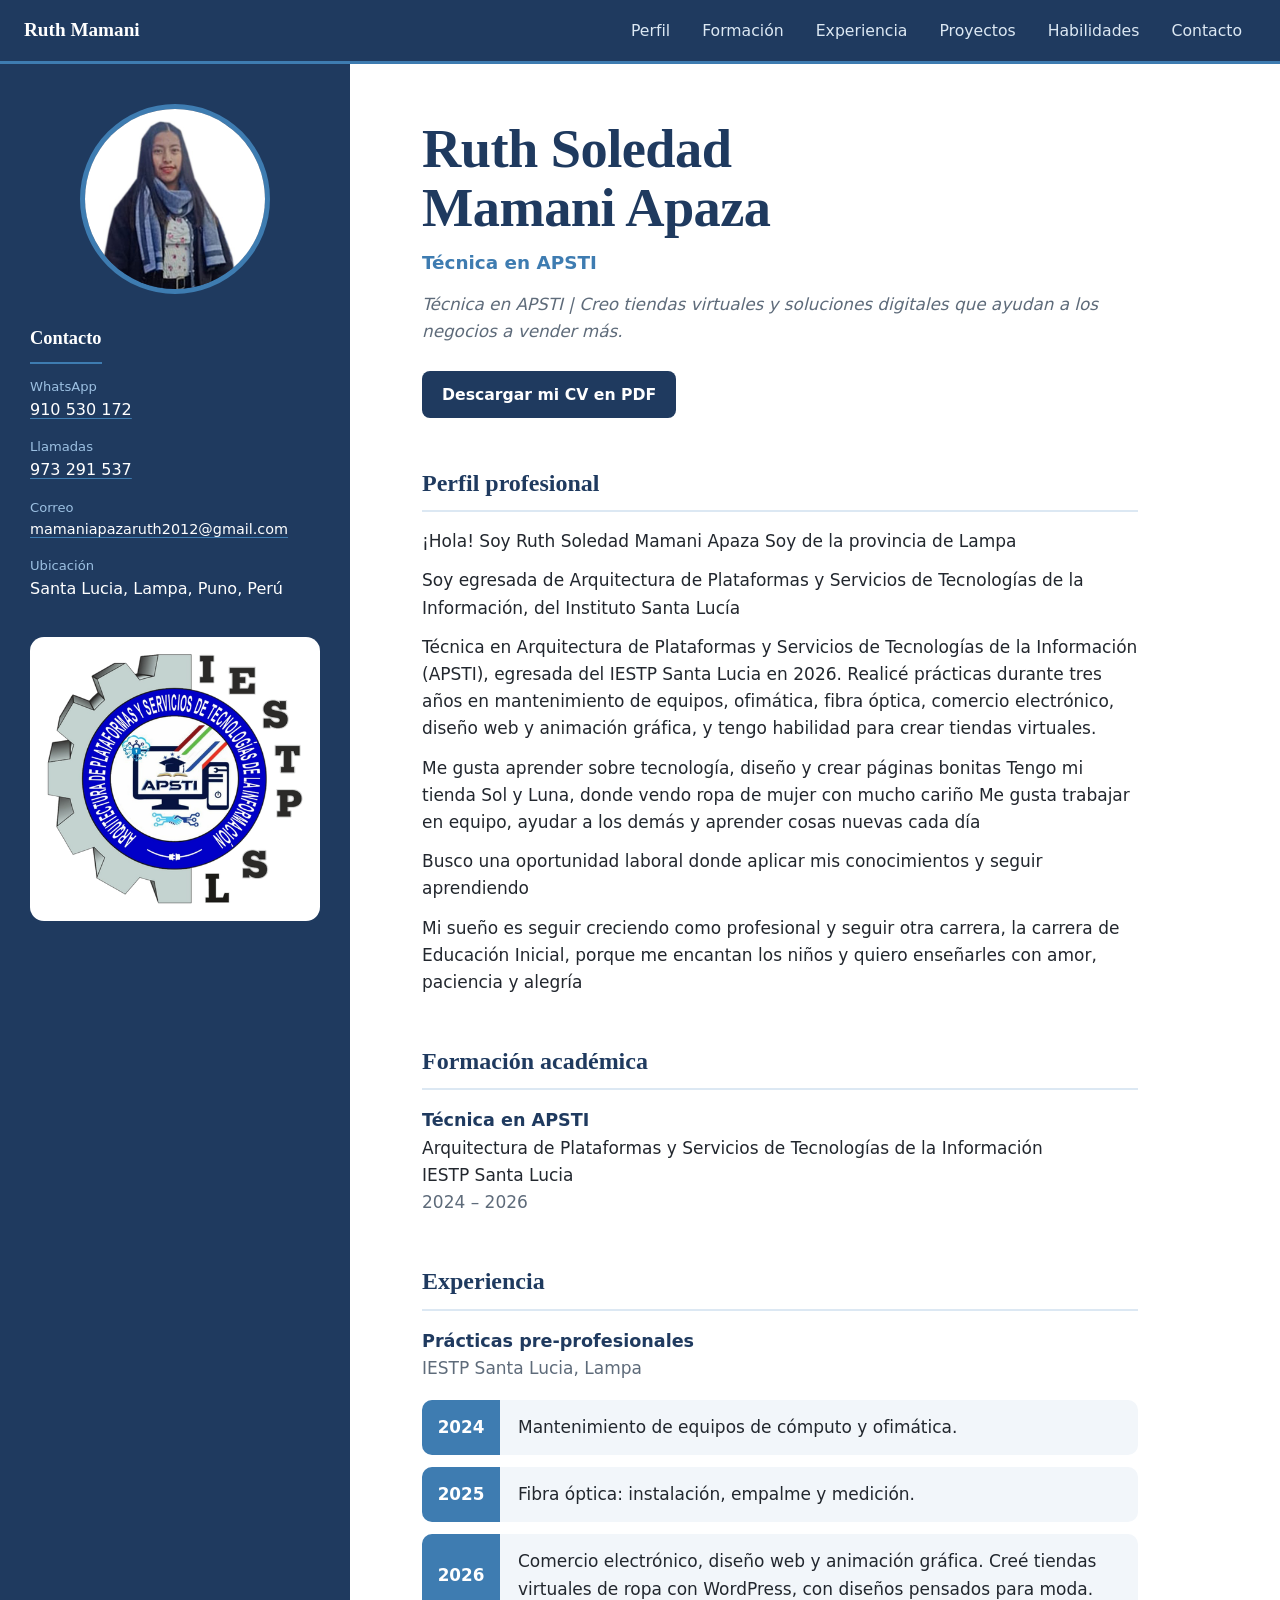
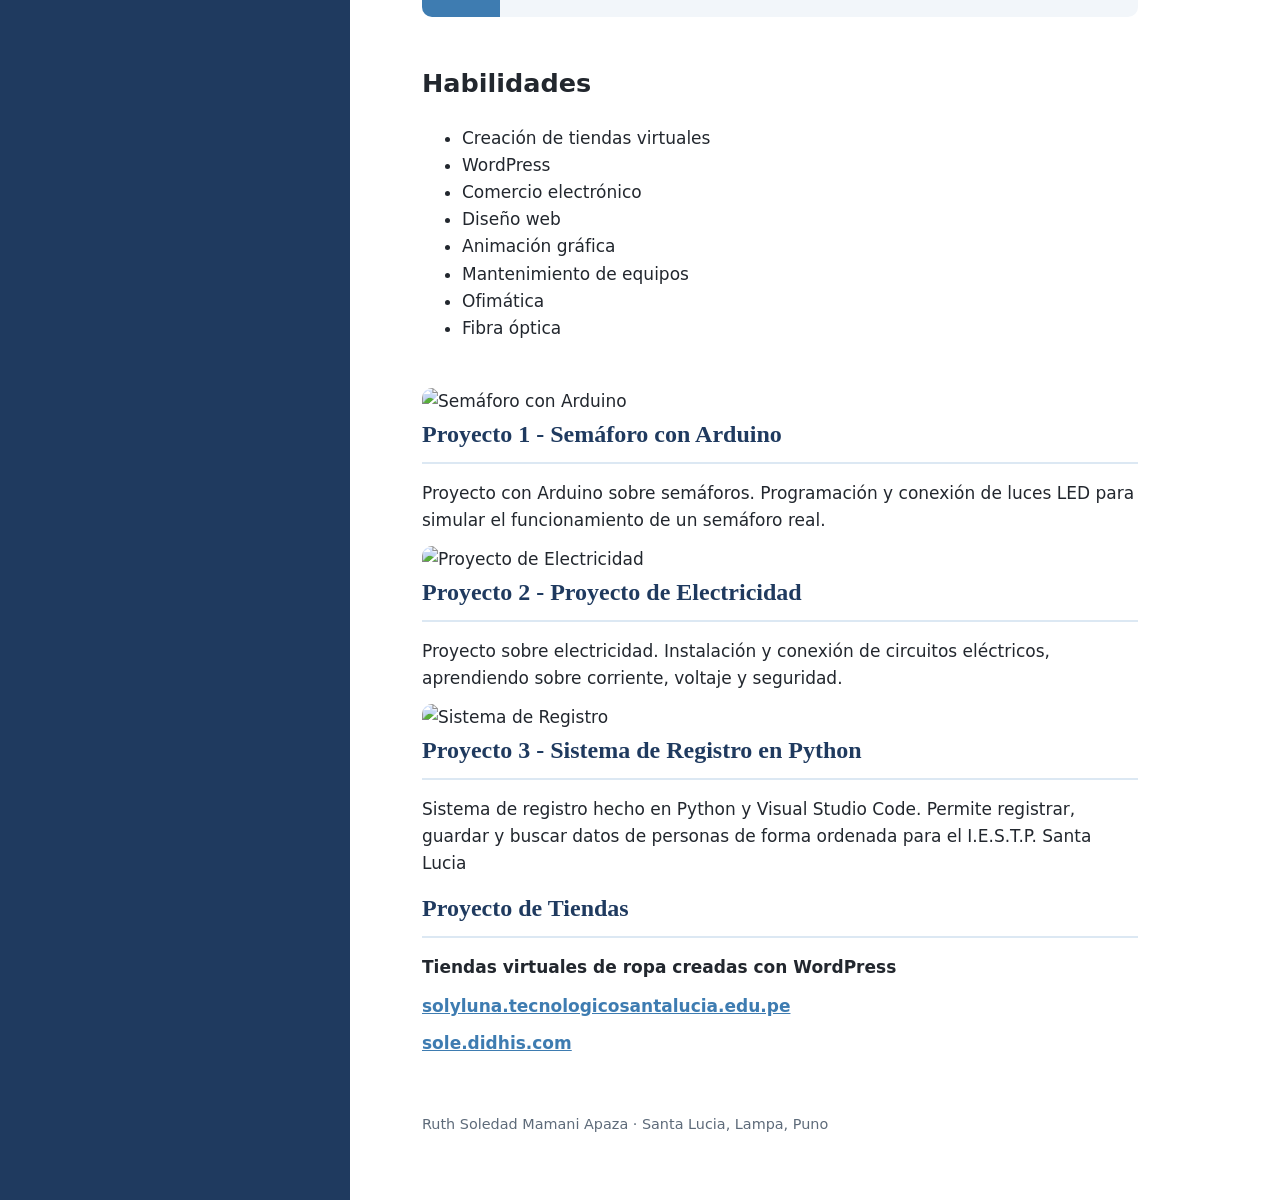
==== index.html @ bf1d725f "Update index.html" ====
<!DOCTYPE html>
<html lang="es">
<head>
<meta charset="utf-8">
<meta name="viewport" content="width=device-width, initial-scale=1">
<title>Ruth Soledad Mamani Apaza · Técnica en APSTI</title>
<meta name="description" content="Técnica en APSTI creo tiendas virtuales y soluciones digtales que ayudan a los negocios a vender mas.">
<style>
:root{
  --navy:#1F3A5F; --blue:#3E7CB1; --pale:#F2F6FA; --line:#DCE8F3;
  --ink:#22272E; --muted:#5E6B7A; --white:#fff;
  --serif:Georgia,"Times New Roman",serif;
  --sans:system-ui,-apple-system,"Segoe UI",Roboto,Helvetica,Arial,sans-serif;
}
*{box-sizing:border-box}
html{scroll-behavior:smooth}
body{margin:0;font-family:var(--sans);color:var(--ink);background:var(--white);line-height:1.6;font-size:17px}
a{color:var(--blue)}
a:focus-visible,.btn:focus-visible{outline:3px solid var(--blue);outline-offset:3px;border-radius:4px}
.page{display:grid;grid-template-columns:350px 1fr;min-height:100vh}
aside{background:var(--navy);color:var(--white);padding:40px 30px;display:flex;flex-direction:column;gap:30px}
.side-inner{display:flex;flex-direction:column;gap:30px}
.photo{width:190px;height:190px;border-radius:50%;border:5px solid var(--blue);background:#fff;overflow:hidden;margin:0 auto}
.photo img{width:100%;height:100%;object-fit:cover;display:block}
aside h2{font-family:var(--serif);font-size:1.15rem;font-weight:700;margin:0 0 12px;padding-bottom:8px;border-bottom:2px solid var(--blue);display:inline-block}
aside dl{margin:0;display:grid;gap:14px}
aside dt{font-size:.82rem;color:#9CC0E2;margin:0}
aside dd{margin:0;font-size:1rem}
aside dd.mail{font-size:.9rem;overflow-wrap:anywhere}
aside a{color:var(--white);text-decoration-color:var(--blue);text-underline-offset:3px}
aside ul{list-style:none;margin:0;padding:0;display:grid;gap:8px}
aside li{padding-left:18px;position:relative}
aside li::before{content:"";position:absolute;left:0;top:.65em;width:7px;height:7px;border-radius:50%;background:var(--blue)}
.logo{background:#fff;border-radius:14px;padding:16px;margin-top:6px}
.logo img{width:100%;height:auto;display:block}
main{padding:56px clamp(24px,6vw,72px) 64px;max-width:860px}
h1{font-family:var(--serif);font-size:clamp(2.2rem,5vw,3.4rem);line-height:1.08;color:var(--navy);margin:0 0 10px;letter-spacing:-.01em}
.role{font-size:1.15rem;font-weight:600;color:var(--blue);margin:0}
.tagline{margin:14px 0 0;font-style:italic;color:var(--muted);font-size:1.05rem}
.actions{display:flex;flex-wrap:wrap;gap:12px;margin:26px 0 0}
.btn{display:inline-block;padding:11px 20px;border-radius:8px;font-weight:600;text-decoration:none;font-size:.98rem}
.btn.primary{background:var(--navy);color:#fff}
.btn.primary:hover{background:var(--blue)}
.btn.ghost{border:2px solid var(--navy);color:var(--navy)}
.btn.ghost:hover{background:var(--pale)}
section{margin-top:46px}
h3{font-family:var(--serif);font-size:1.5rem;color:var(--navy);margin:0 0 16px;padding-bottom:8px;border-bottom:2px solid var(--line)}
p{margin:0 0 12px;max-width:68ch}
.edu strong,.exp strong{color:var(--navy);font-size:1.1rem}
.edu .years,.exp .where{color:var(--muted)}
.timeline{list-style:none;margin:18px 0 0;padding:0;display:grid;gap:12px}
.timeline li{display:grid;grid-template-columns:78px 1fr;background:var(--pale);border-radius:10px;overflow:hidden}
.timeline .yr{background:var(--blue);color:#fff;font-weight:700;display:flex;align-items:center;justify-content:center;font-size:1.05rem}
.timeline .txt{padding:14px 18px}
.projects{list-style:none;margin:12px 0 0;padding:0;display:grid;gap:10px}
.projects a{font-weight:600;overflow-wrap:anywhere}
footer{margin-top:56px;color:var(--muted);font-size:.9rem}
@media (max-width:860px){
  .topnav .bar{padding:0 12px;gap:8px}
  .topnav .brand{font-size:1.05rem}
  .topnav li a{padding:18px 10px}
  .page{grid-template-columns:1fr}
  aside{padding:32px 24px}
  .photo{width:160px;height:160px}
  main{padding:36px 24px 48px;order:-1;max-width:none}
}
@media (prefers-reduced-motion:reduce){html{scroll-behavior:auto}}

.topnav{position:sticky;top:0;z-index:20;background:var(--navy);border-bottom:3px solid var(--blue)}
.topnav .bar{max-width:1280px;margin:0 auto;padding:0 24px;display:flex;align-items:center;justify-content:space-between;gap:24px;min-height:58px}
.topnav .brand{font-family:var(--serif);font-weight:700;font-size:1.2rem;color:#fff;text-decoration:none;white-space:nowrap}
.topnav ul{list-style:none;margin:0;padding:0;display:flex;gap:4px;overflow-x:auto}
.topnav li a{display:block;padding:18px 14px;color:#DCE8F3;text-decoration:none;font-size:.98rem;white-space:nowrap;border-bottom:3px solid transparent;margin-bottom:-3px}
.topnav li a:hover{color:#fff;border-bottom-color:var(--blue)}
.topnav a:focus-visible{outline:3px solid #9CC0E2;outline-offset:-3px}
section,aside [id]{scroll-margin-top:76px}
</style>
</head>
<body id="inicio">
<nav class="topnav" aria-label="Menú principal">
  <div class="bar">
    <a class="brand" href="#inicio">Ruth Mamani</a>
    <ul>
      <li><a href="#perfil">Perfil</a></li>
      <li><a href="#formacion">Formación</a></li>
      <li><a href="#experiencia">Experiencia</a></li>
      <li><a href="#proyectos">Proyectos</a></li>
      <li><a href="#habilidades">Habilidades</a></li>
      <li><a href="#contacto">Contacto</a></li>
    </ul>
  </div>
</nav>
<div class="page">
  <aside>
    <div class="side-inner">
      <div class="photo"><img src="[data-uri]" alt="Foto de Ruth Soledad Mamani Apaza"></div>

      <div id="contacto">
        <h2>Contacto</h2>
        <dl>
          <div><dt>WhatsApp</dt><dd><a href="https://wa.me/51910530172" target="_blank" rel="noopener">910 530 172</a></dd></div>
          <div><dt>Llamadas</dt><dd><a href="tel:+51973291537">973 291 537</a></dd></div>
          <div><dt>Correo</dt><dd class="mail"><a href="mailto:mamaniapazaruth2012@gmail.com">mamaniapazaruth2012@gmail.com</a></dd></div>
          <div><dt>Ubicación</dt><dd>Santa Lucia, Lampa, Puno, Perú</dd></div>
        </dl>
      </div>

      <div class="logo"><img src="[data-uri]" alt="Logo de APSTI del IESTP Santa Lucia"></div>
    </div>
  </aside>

  <main>
    <header>
      <h1>Ruth Soledad<br>Mamani Apaza</h1>
      <p class="role">Técnica en APSTI</p>
      <p class="tagline">Técnica en APSTI | Creo tiendas virtuales y soluciones digitales que ayudan a los negocios a vender más.</p>
      <div class="actions">
        <a class="btn primary" href="CV_Ruth_Soledad_Mamani_Apaza.pdf" download>Descargar mi CV en PDF</a>
      </div>
    </header>

    <section id="perfil">
      <h3>Perfil profesional</h3>
      <p>¡Hola! Soy Ruth Soledad Mamani Apaza Soy de la provincia de Lampa</p>
      <p>Soy egresada de Arquitectura de Plataformas y Servicios de Tecnologías de la Información, del Instituto Santa Lucía</p>
      <p>Técnica en Arquitectura de Plataformas y Servicios de Tecnologías de la Información (APSTI), egresada del IESTP Santa Lucia en 2026. Realicé prácticas durante tres años en mantenimiento de equipos, ofimática, fibra óptica, comercio electrónico, diseño web y animación gráfica, y tengo habilidad para crear tiendas virtuales.</p>
      <p>Me gusta aprender sobre tecnología, diseño y crear páginas bonitas
      Tengo mi tienda Sol y Luna, donde vendo ropa de mujer con mucho cariño
      Me gusta trabajar en equipo, ayudar a los demás y aprender cosas nuevas cada día
      <p>Busco una oportunidad laboral donde aplicar mis conocimientos y seguir aprendiendo</p>
      <p>Mi sueño es seguir creciendo como profesional y seguir otra carrera, la carrera de Educación Inicial, porque me encantan los niños y quiero enseñarles con amor, paciencia y alegría</p>
    </section>

    <section id="formacion" class="edu">
      <h3>Formación académica</h3>
      <p><strong>Técnica en APSTI</strong><br>
      Arquitectura de Plataformas y Servicios de Tecnologías de la Información<br>
      IESTP Santa Lucia<br>
      <span class="years">2024 – 2026</span></p>
    </section>

    <section id="experiencia" class="exp">
      <h3>Experiencia</h3>
      <p><strong>Prácticas pre-profesionales</strong><br><span class="where">IESTP Santa Lucia, Lampa</span></p>
      <ol class="timeline">
        <li><span class="yr">2024</span><span class="txt">Mantenimiento de equipos de cómputo y ofimática.</span></li>
        <li><span class="yr">2025</span><span class="txt">Fibra óptica: instalación, empalme y medición.</span></li>
        <li><span class="yr">2026</span><span class="txt">Comercio electrónico, diseño web y animación gráfica. Creé tiendas virtuales de ropa con WordPress, con diseños pensados para moda.</span></li>
      </ol>
    </section>
    <section>
      <h2>Habilidades</h2>
      <ul>
       <li>Creación de tiendas virtuales</li>
       <li>WordPress</li>
       <li>Comercio electrónico</li>
       <li>Diseño web</li>
       <li>Animación gráfica</li>
       <li>Mantenimiento de equipos</li>
       <li>Ofimática</li>
      <li>Fibra óptica</li>
     </ul>
   </section>
    <section id="proyectos">
  <div>
    <img src="proyecto 1" alt="Semáforo con Arduino" style="width:100%; border-radius:10px;">
    <h3>Proyecto 1 - Semáforo con Arduino</h3>
    <p>Proyecto con Arduino sobre semáforos. Programación y conexión de luces LED para simular el funcionamiento de un semáforo real.</p>
  </div>

  <div>
    <img src="proyecto 2" alt="Proyecto de Electricidad" style="width:100%; border-radius:10px;">
    <h3>Proyecto 2 - Proyecto de Electricidad</h3>
    <p>Proyecto sobre electricidad. Instalación y conexión de circuitos eléctricos, aprendiendo sobre corriente, voltaje y seguridad.</p>
  </div>

  <div>
    <img src="proyecto 3" alt="Sistema de Registro" style="width:100%; border-radius:10px;">
    <h3>Proyecto 3 - Sistema de Registro en Python</h3>
    <p>Sistema de registro hecho en Python y Visual Studio Code. Permite registrar, guardar y buscar datos de personas de forma ordenada para el I.E.S.T.P. Santa Lucia</p>
  </div>
      <h3>Proyecto de Tiendas</h3>
      <p><strong>Tiendas virtuales de ropa creadas con WordPress</strong></p>
      <ul class="projects">
        <li><a href="https://solyluna.tecnologicosantalucia.edu.pe/" target="_blank" rel="noopener">solyluna.tecnologicosantalucia.edu.pe</a></li>
        <li><a href="https://sole.didhis.com/" target="_blank" rel="noopener">sole.didhis.com</a></li>
      </ul>
    </section>

    <footer>Ruth Soledad Mamani Apaza · Santa Lucia, Lampa, Puno</footer>
  </main>
</div>
</body>
</html>
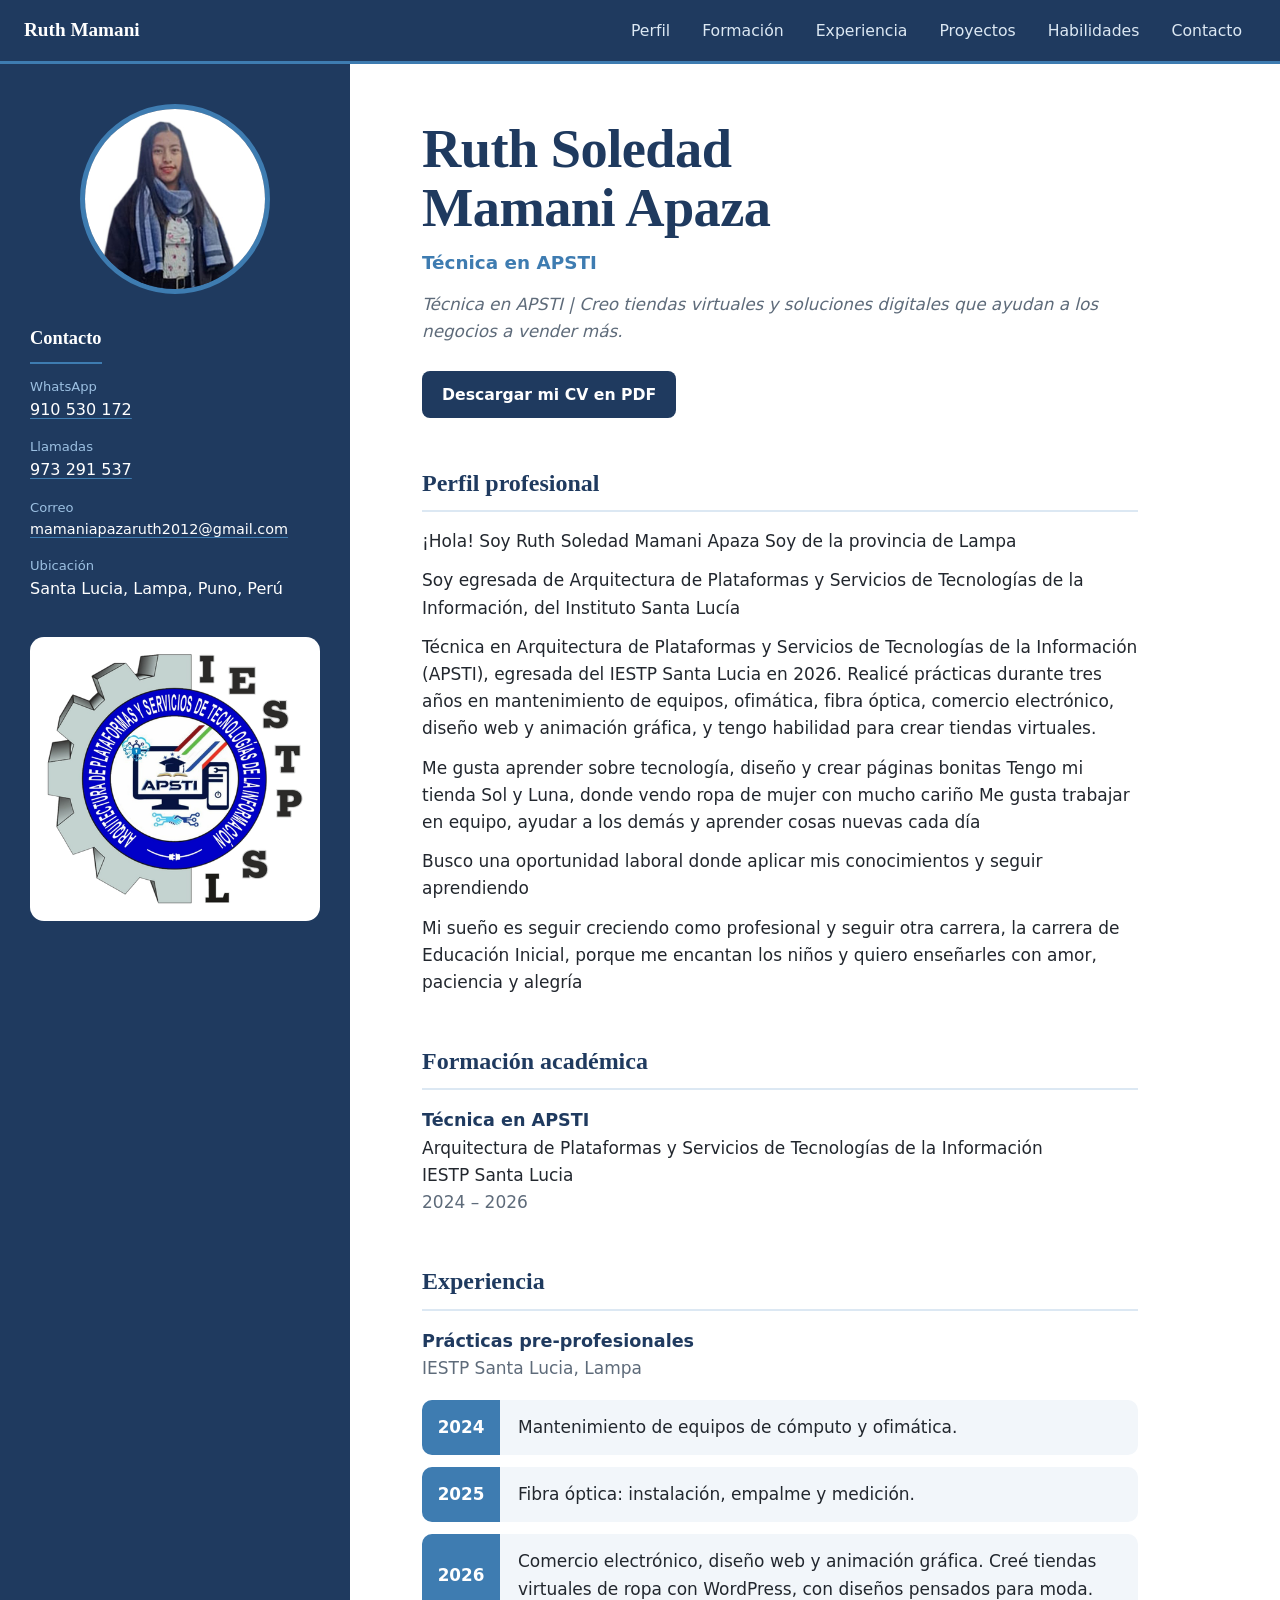
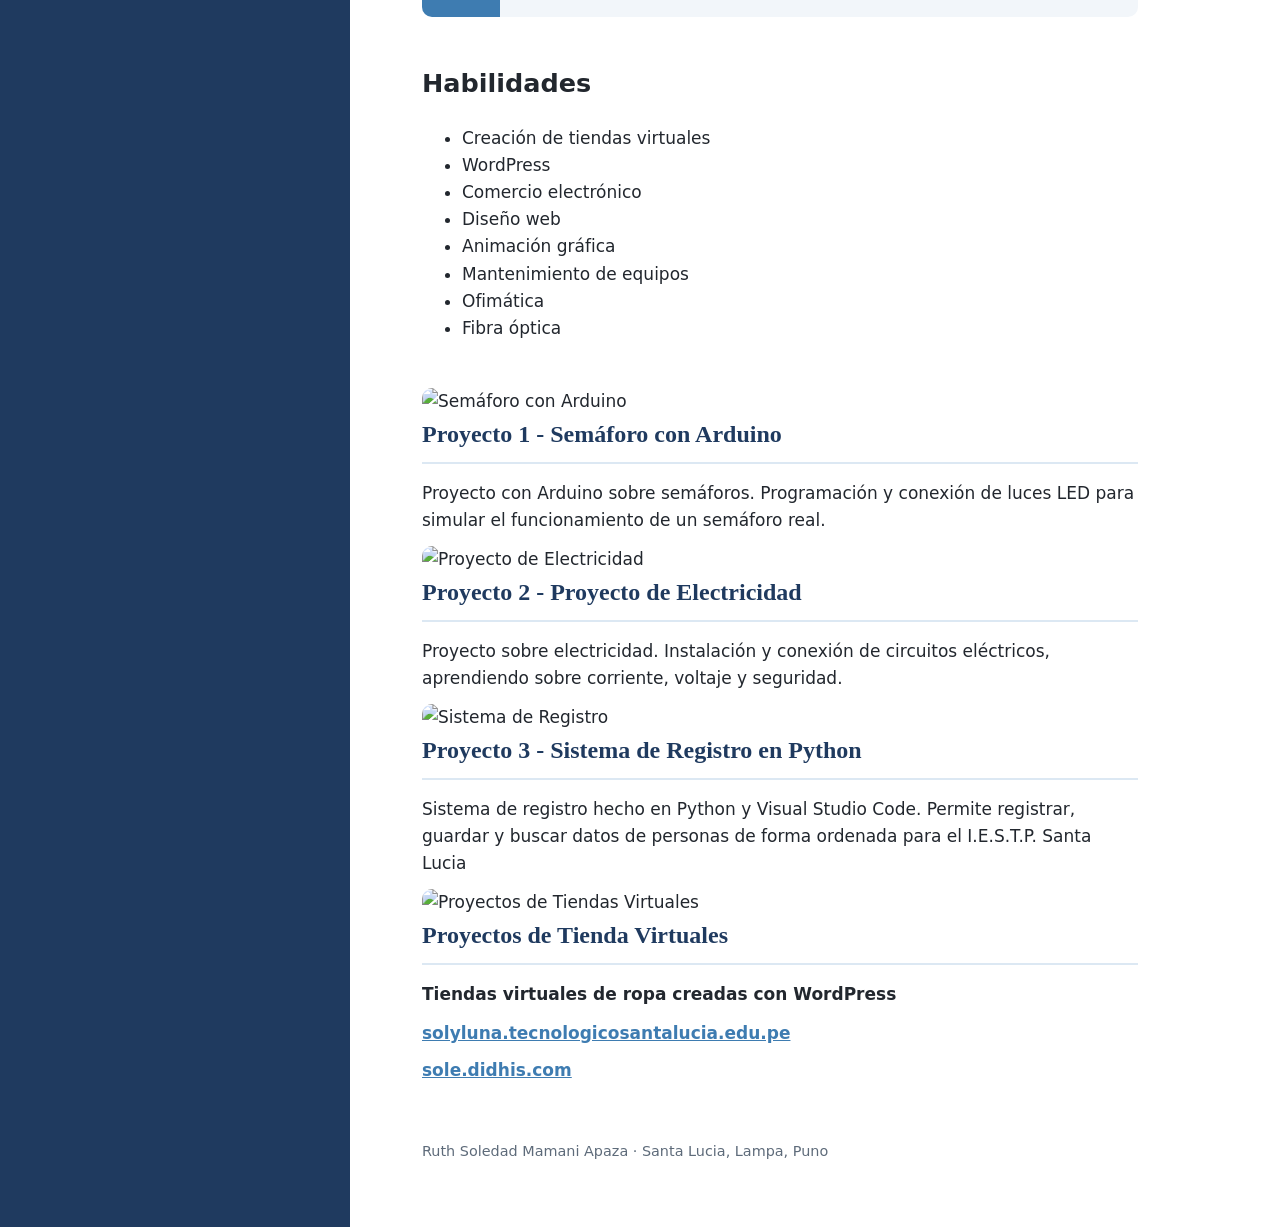
==== commit 50585972: "Update Proyecto de Tiendas section in index.html Added an image and heading for 'Proyectos de Tienda" ====
--- a/index.html
+++ b/index.html
@@ -179,7 +179,8 @@
     <h3>Proyecto 3 - Sistema de Registro en Python</h3>
     <p>Sistema de registro hecho en Python y Visual Studio Code. Permite registrar, guardar y buscar datos de personas de forma ordenada para el I.E.S.T.P. Santa Lucia</p>
   </div>
-      <h3>Proyecto de Tiendas</h3>
+       <img src="proyecto 1" alt="Proyectos de Tiendas Virtuales" style="width:100%; border-radius:10px;">
+    <h3>Proyectos de Tienda Virtuales </h3>
       <p><strong>Tiendas virtuales de ropa creadas con WordPress</strong></p>
       <ul class="projects">
         <li><a href="https://solyluna.tecnologicosantalucia.edu.pe/" target="_blank" rel="noopener">solyluna.tecnologicosantalucia.edu.pe</a></li>
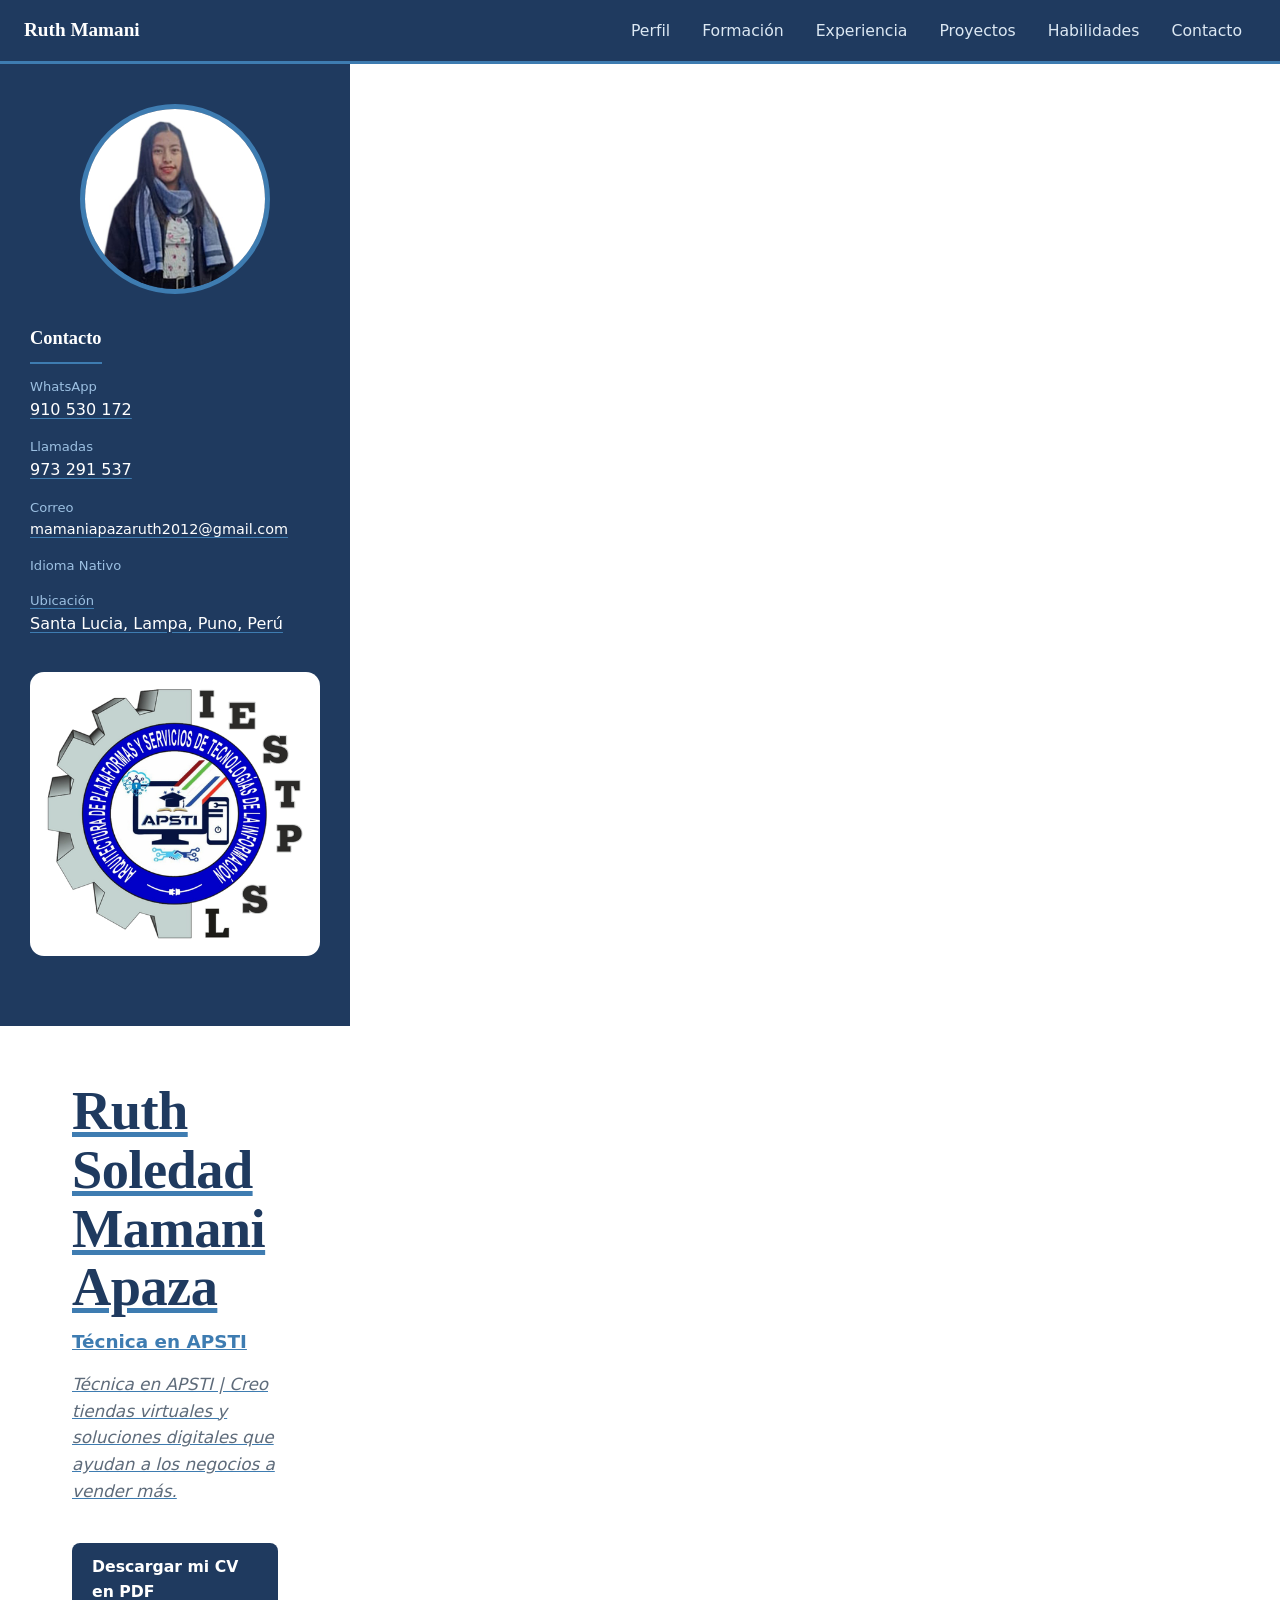
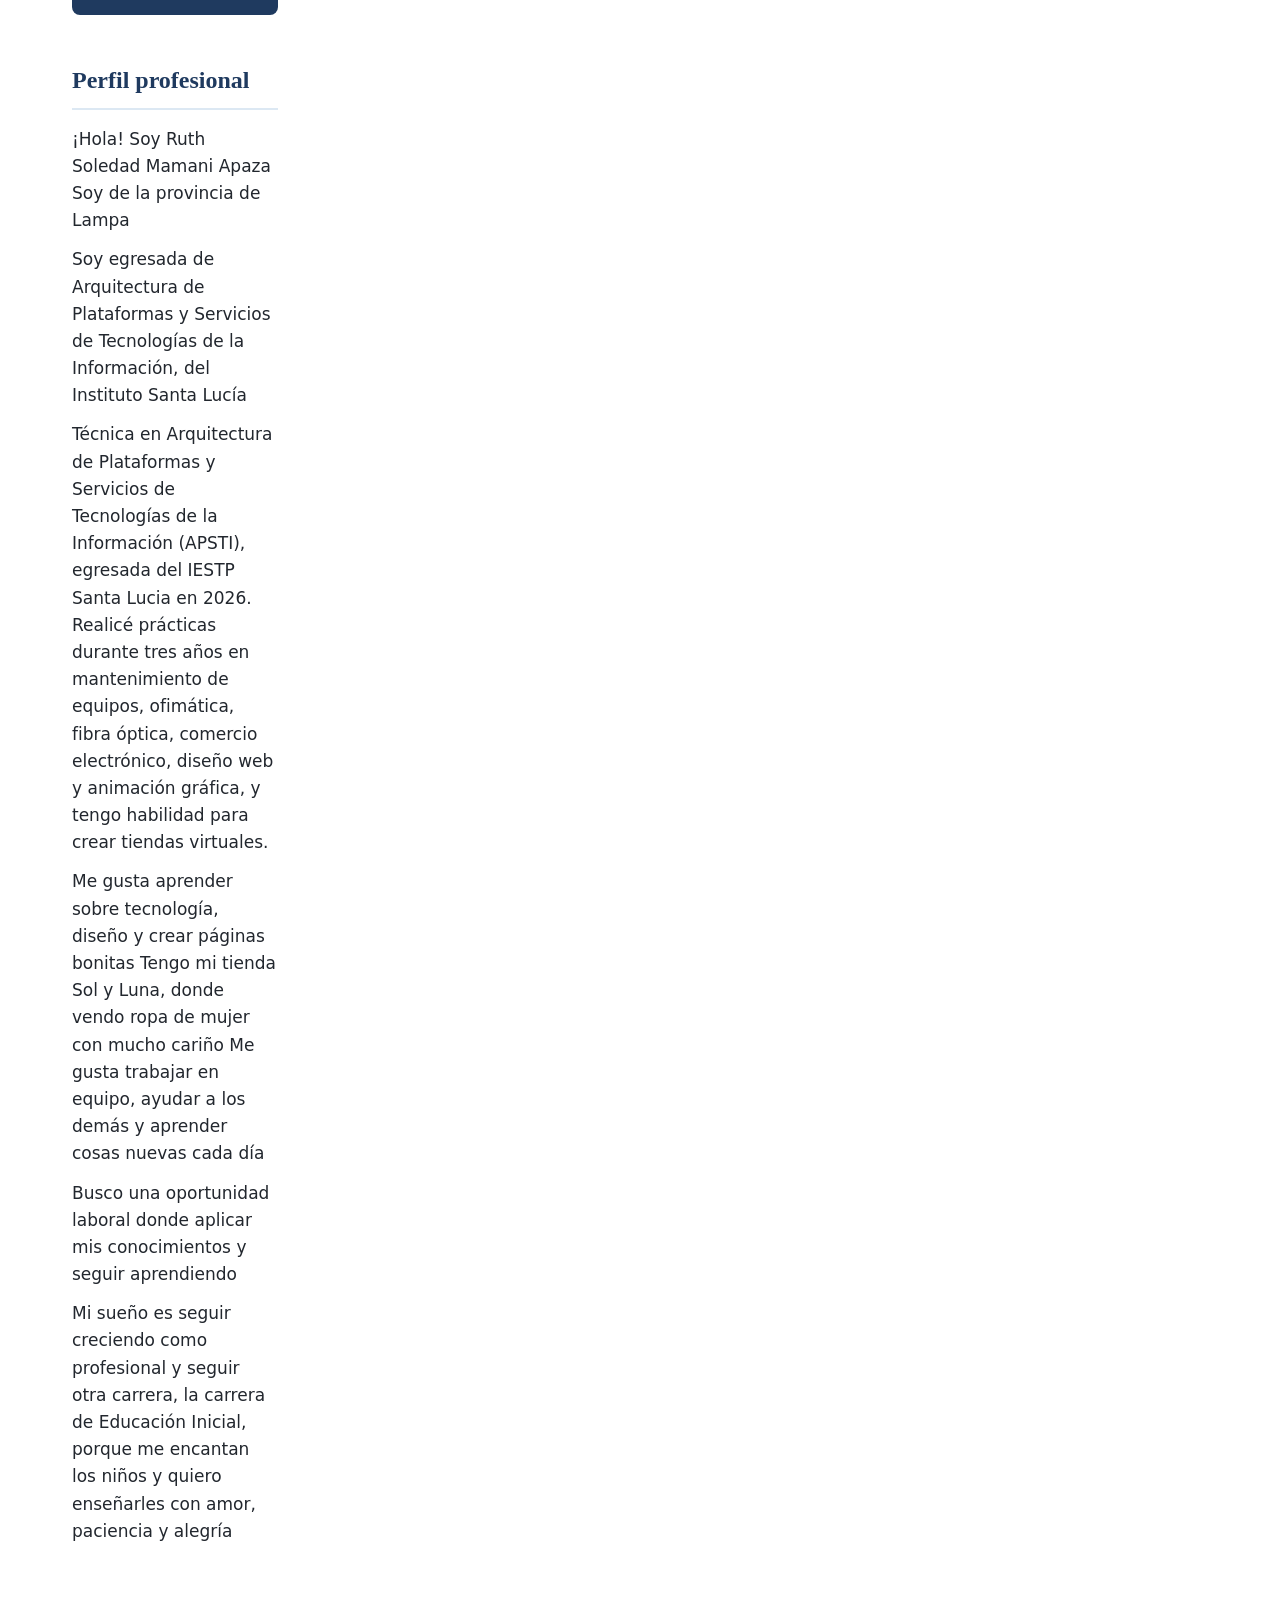
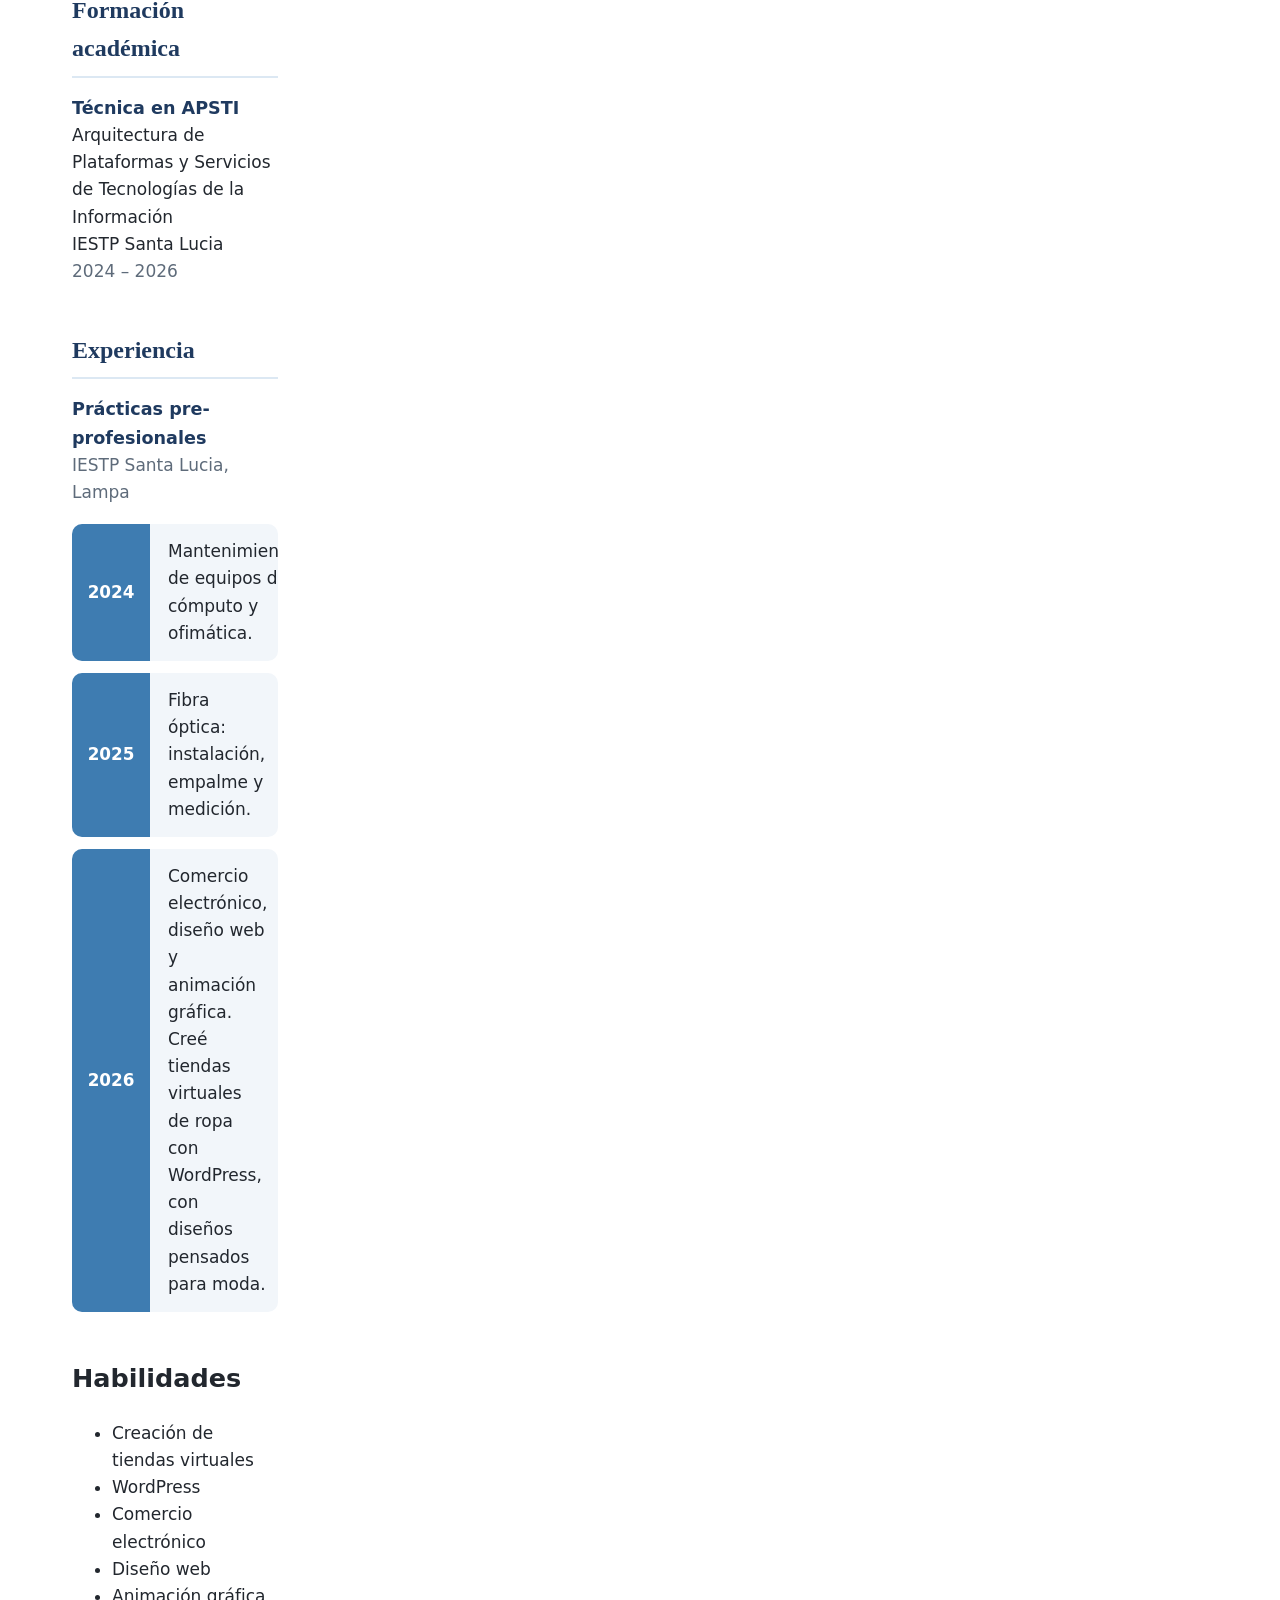
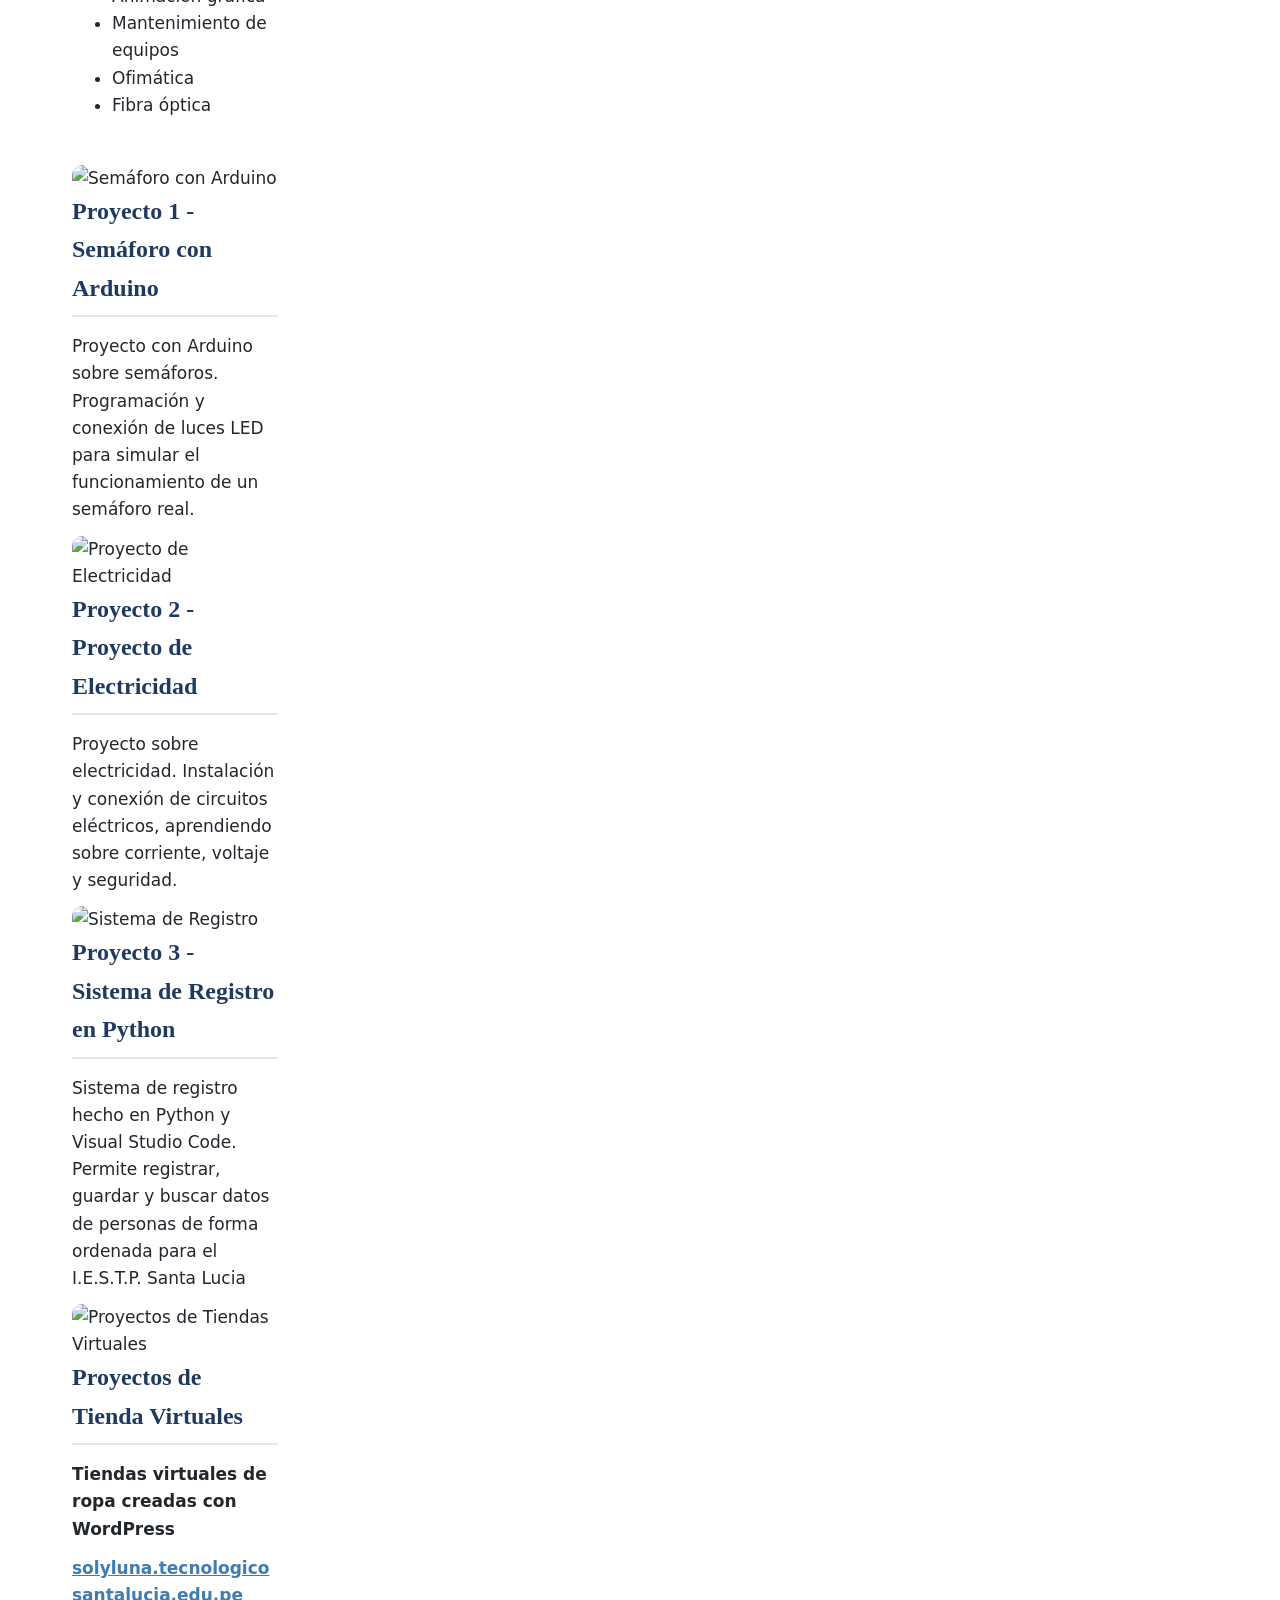
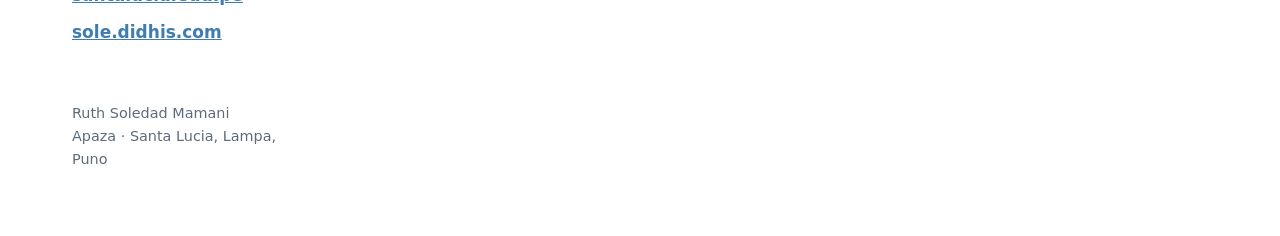
==== commit c0784e97: "Update index.html" ====
--- a/index.html
+++ b/index.html
@@ -101,6 +101,7 @@
           <div><dt>WhatsApp</dt><dd><a href="https://wa.me/51910530172" target="_blank" rel="noopener">910 530 172</a></dd></div>
           <div><dt>Llamadas</dt><dd><a href="tel:+51973291537">973 291 537</a></dd></div>
           <div><dt>Correo</dt><dd class="mail"><a href="mailto:mamaniapazaruth2012@gmail.com">mamaniapazaruth2012@gmail.com</a></dd></div>
+          <div><dt>Idioma Nativo</dt><dd><a href=Español</a></dd></div>
           <div><dt>Ubicación</dt><dd>Santa Lucia, Lampa, Puno, Perú</dd></div>
         </dl>
       </div>
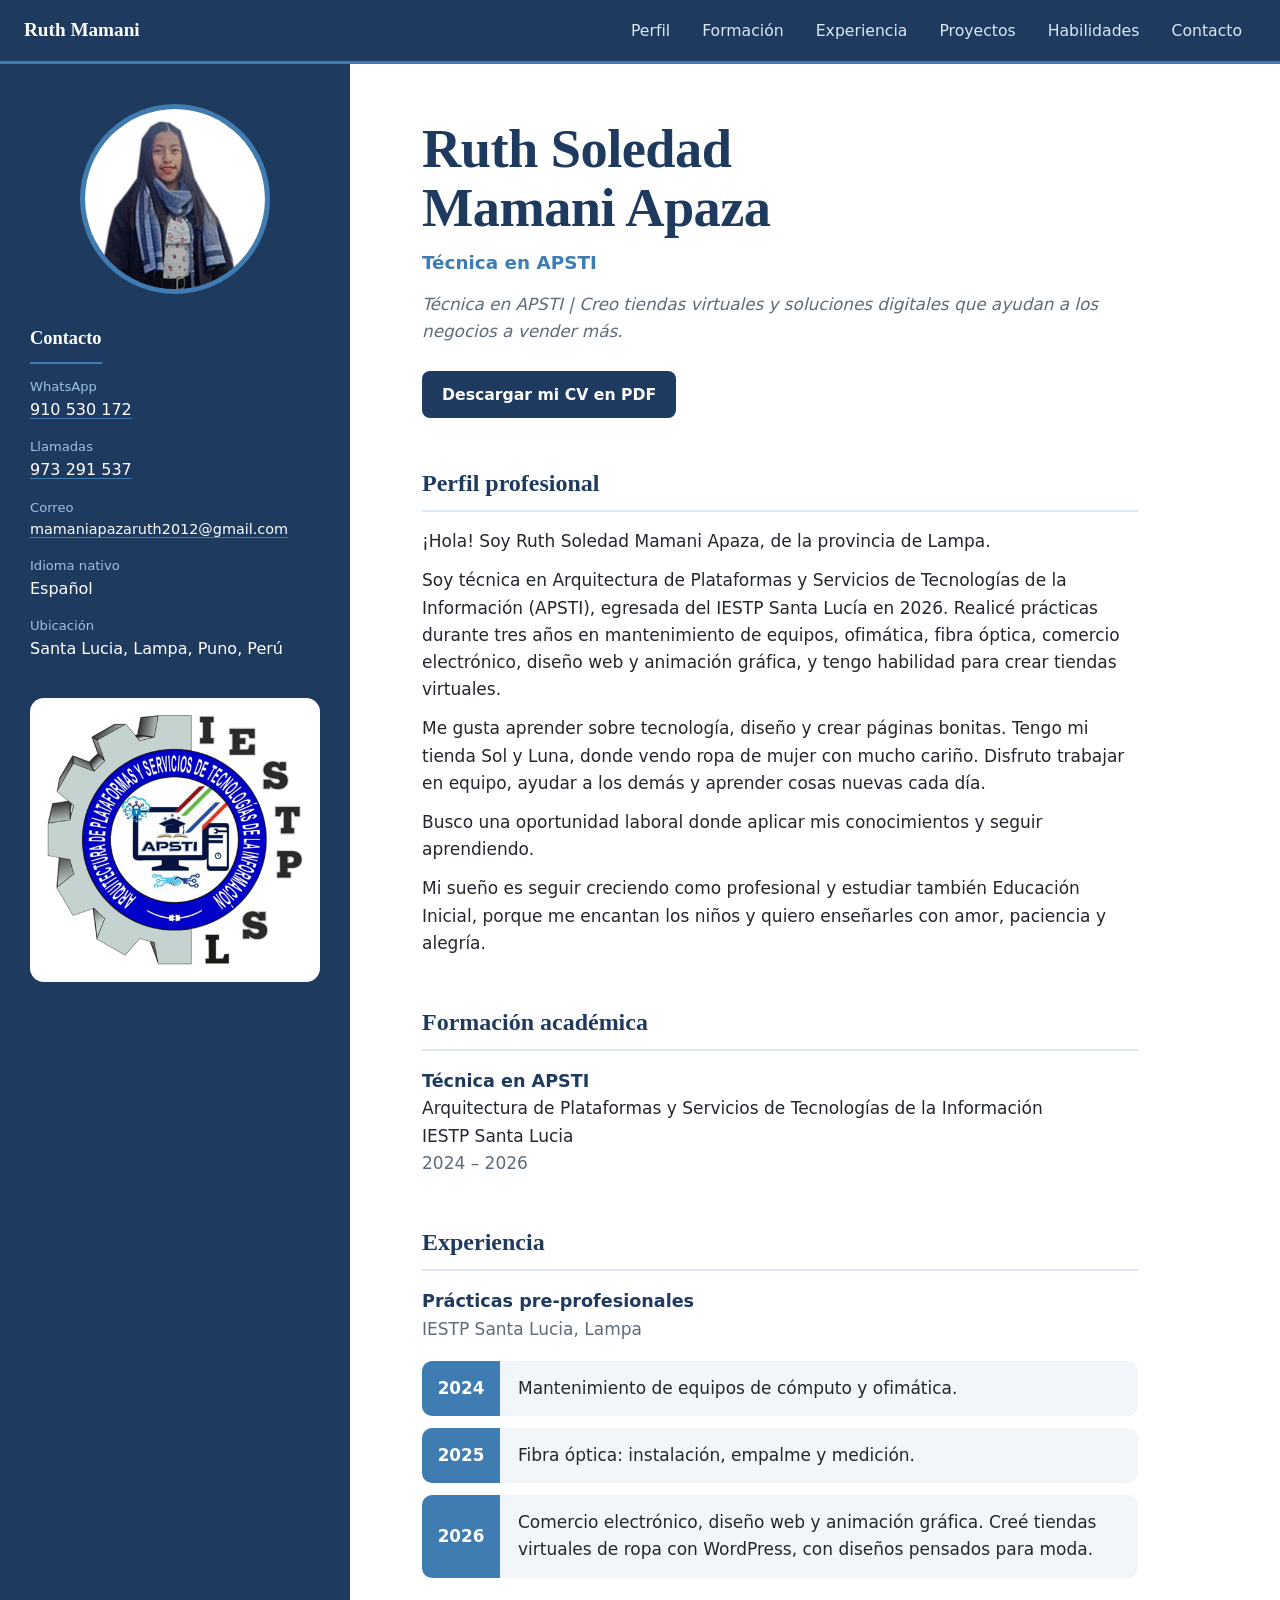
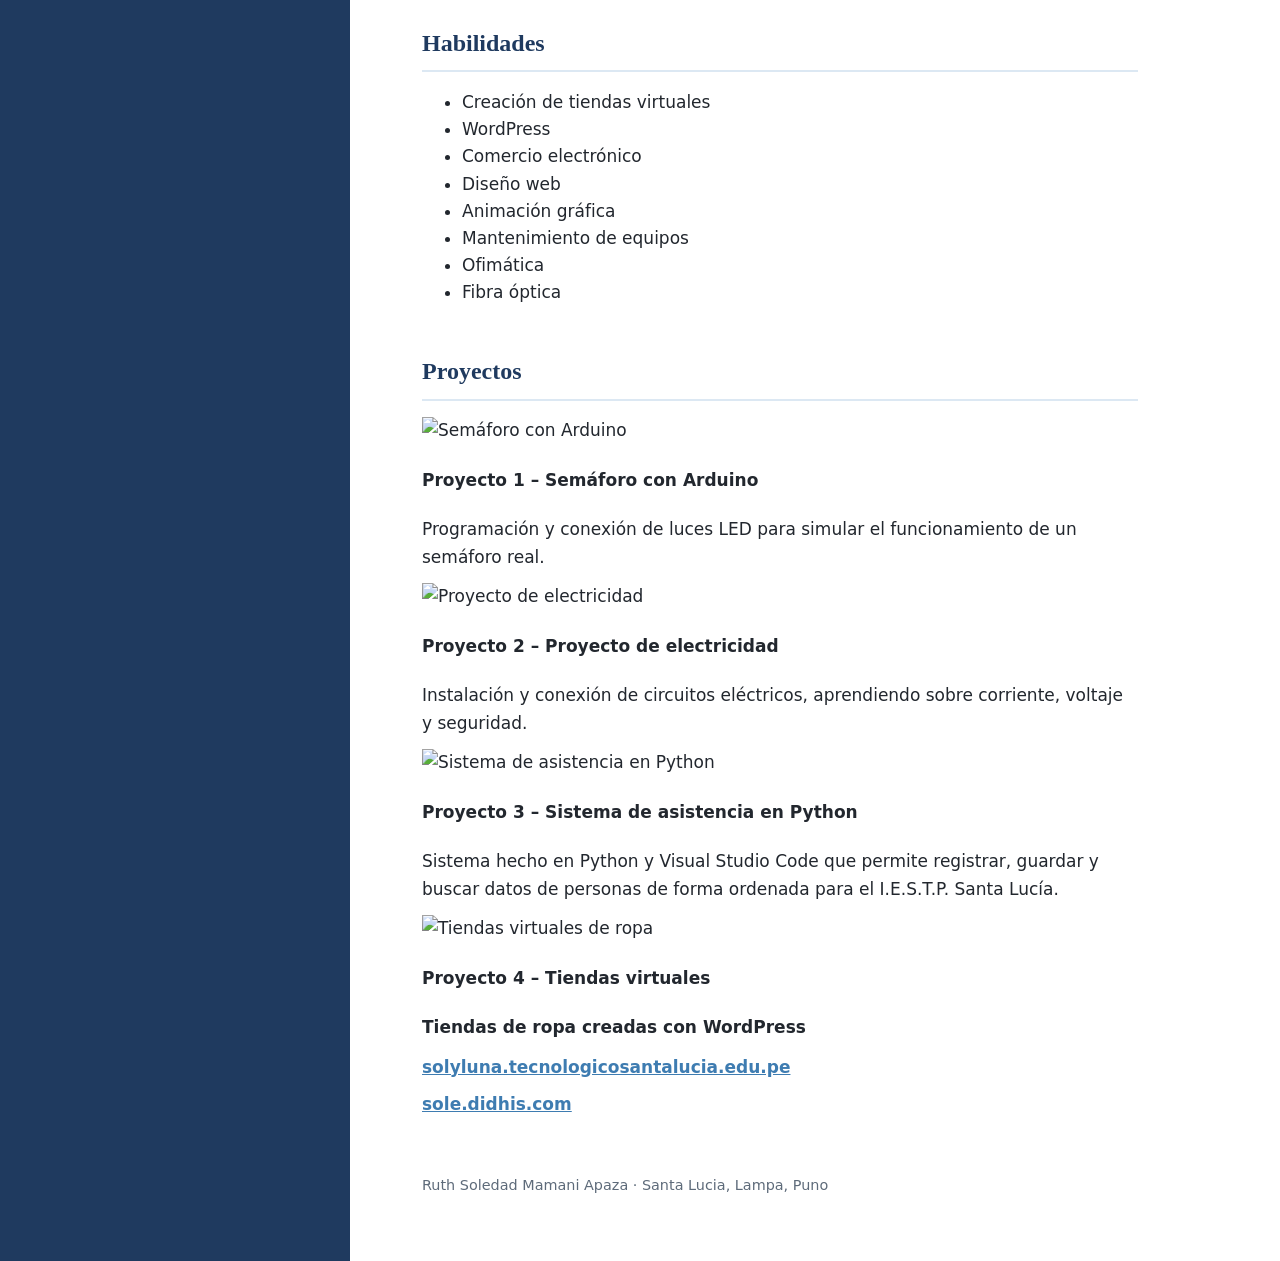
==== commit c39fc5c5: "Update index.html" ====
--- a/index.html
+++ b/index.html
@@ -4,7 +4,7 @@
 <meta charset="utf-8">
 <meta name="viewport" content="width=device-width, initial-scale=1">
 <title>Ruth Soledad Mamani Apaza · Técnica en APSTI</title>
-<meta name="description" content="Técnica en APSTI creo tiendas virtuales y soluciones digtales que ayudan a los negocios a vender mas.">
+<meta name="description" content="Técnica en APSTI. Creo tiendas virtuales y soluciones digitales que ayudan a los negocios a vender más.">
 <style>
 :root{
   --navy:#1F3A5F; --blue:#3E7CB1; --pale:#F2F6FA; --line:#DCE8F3;
@@ -101,7 +101,7 @@
           <div><dt>WhatsApp</dt><dd><a href="https://wa.me/51910530172" target="_blank" rel="noopener">910 530 172</a></dd></div>
           <div><dt>Llamadas</dt><dd><a href="tel:+51973291537">973 291 537</a></dd></div>
           <div><dt>Correo</dt><dd class="mail"><a href="mailto:mamaniapazaruth2012@gmail.com">mamaniapazaruth2012@gmail.com</a></dd></div>
-          <div><dt>Idioma Nativo</dt><dd><a href=Español</a></dd></div>
+         <div><dt>Idioma nativo</dt><dd>Español</dd></div>
           <div><dt>Ubicación</dt><dd>Santa Lucia, Lampa, Puno, Perú</dd></div>
         </dl>
       </div>
@@ -121,16 +121,13 @@
     </header>
 
     <section id="perfil">
-      <h3>Perfil profesional</h3>
-      <p>¡Hola! Soy Ruth Soledad Mamani Apaza Soy de la provincia de Lampa</p>
-      <p>Soy egresada de Arquitectura de Plataformas y Servicios de Tecnologías de la Información, del Instituto Santa Lucía</p>
-      <p>Técnica en Arquitectura de Plataformas y Servicios de Tecnologías de la Información (APSTI), egresada del IESTP Santa Lucia en 2026. Realicé prácticas durante tres años en mantenimiento de equipos, ofimática, fibra óptica, comercio electrónico, diseño web y animación gráfica, y tengo habilidad para crear tiendas virtuales.</p>
-      <p>Me gusta aprender sobre tecnología, diseño y crear páginas bonitas
-      Tengo mi tienda Sol y Luna, donde vendo ropa de mujer con mucho cariño
-      Me gusta trabajar en equipo, ayudar a los demás y aprender cosas nuevas cada día
-      <p>Busco una oportunidad laboral donde aplicar mis conocimientos y seguir aprendiendo</p>
-      <p>Mi sueño es seguir creciendo como profesional y seguir otra carrera, la carrera de Educación Inicial, porque me encantan los niños y quiero enseñarles con amor, paciencia y alegría</p>
-    </section>
+  <h3>Perfil profesional</h3>
+  <p>¡Hola! Soy Ruth Soledad Mamani Apaza, de la provincia de Lampa.</p>
+  <p>Soy técnica en Arquitectura de Plataformas y Servicios de Tecnologías de la Información (APSTI), egresada del IESTP Santa Lucía en 2026. Realicé prácticas durante tres años en mantenimiento de equipos, ofimática, fibra óptica, comercio electrónico, diseño web y animación gráfica, y tengo habilidad para crear tiendas virtuales.</p>
+  <p>Me gusta aprender sobre tecnología, diseño y crear páginas bonitas. Tengo mi tienda Sol y Luna, donde vendo ropa de mujer con mucho cariño. Disfruto trabajar en equipo, ayudar a los demás y aprender cosas nuevas cada día.</p>
+  <p>Busco una oportunidad laboral donde aplicar mis conocimientos y seguir aprendiendo.</p>
+  <p>Mi sueño es seguir creciendo como profesional y estudiar también Educación Inicial, porque me encantan los niños y quiero enseñarles con amor, paciencia y alegría.</p>
+</section>
 
     <section id="formacion" class="edu">
       <h3>Formación académica</h3>
@@ -150,45 +147,51 @@
       </ol>
     </section>
     <section>
-      <h2>Habilidades</h2>
-      <ul>
-       <li>Creación de tiendas virtuales</li>
-       <li>WordPress</li>
-       <li>Comercio electrónico</li>
-       <li>Diseño web</li>
-       <li>Animación gráfica</li>
-       <li>Mantenimiento de equipos</li>
-       <li>Ofimática</li>
-      <li>Fibra óptica</li>
-     </ul>
-   </section>
-    <section id="proyectos">
-  <div>
-    <img src="proyecto 1" alt="Semáforo con Arduino" style="width:100%; border-radius:10px;">
-    <h3>Proyecto 1 - Semáforo con Arduino</h3>
-    <p>Proyecto con Arduino sobre semáforos. Programación y conexión de luces LED para simular el funcionamiento de un semáforo real.</p>
+   <section id="habilidades">
+  <h3>Habilidades</h3>
+  <ul class="skills">
+    <li>Creación de tiendas virtuales</li>
+    <li>WordPress</li>
+    <li>Comercio electrónico</li>
+    <li>Diseño web</li>
+    <li>Animación gráfica</li>
+    <li>Mantenimiento de equipos</li>
+    <li>Ofimática</li>
+    <li>Fibra óptica</li>
+  </ul>
+</section>
+
+<section id="proyectos">
+  <h3>Proyectos</h3>
+
+  <div class="proyecto">
+    <img src="proyecto1.jpg" alt="Semáforo con Arduino">
+    <h4>Proyecto 1 – Semáforo con Arduino</h4>
+    <p>Programación y conexión de luces LED para simular el funcionamiento de un semáforo real.</p>
   </div>
 
-  <div>
-    <img src="proyecto 2" alt="Proyecto de Electricidad" style="width:100%; border-radius:10px;">
-    <h3>Proyecto 2 - Proyecto de Electricidad</h3>
-    <p>Proyecto sobre electricidad. Instalación y conexión de circuitos eléctricos, aprendiendo sobre corriente, voltaje y seguridad.</p>
+  <div class="proyecto">
+    <img src="proyecto2.jpg" alt="Proyecto de electricidad">
+    <h4>Proyecto 2 – Proyecto de electricidad</h4>
+    <p>Instalación y conexión de circuitos eléctricos, aprendiendo sobre corriente, voltaje y seguridad.</p>
   </div>
 
-  <div>
-    <img src="proyecto 3" alt="Sistema de Registro" style="width:100%; border-radius:10px;">
-    <h3>Proyecto 3 - Sistema de Registro en Python</h3>
-    <p>Sistema de registro hecho en Python y Visual Studio Code. Permite registrar, guardar y buscar datos de personas de forma ordenada para el I.E.S.T.P. Santa Lucia</p>
+  <div class="proyecto">
+    <img src="proyecto3.jpg" alt="Sistema de asistencia en Python">
+    <h4>Proyecto 3 – Sistema de asistencia en Python</h4>
+    <p>Sistema hecho en Python y Visual Studio Code que permite registrar, guardar y buscar datos de personas de forma ordenada para el I.E.S.T.P. Santa Lucía.</p>
   </div>
-       <img src="proyecto 1" alt="Proyectos de Tiendas Virtuales" style="width:100%; border-radius:10px;">
-    <h3>Proyectos de Tienda Virtuales </h3>
-      <p><strong>Tiendas virtuales de ropa creadas con WordPress</strong></p>
-      <ul class="projects">
-        <li><a href="https://solyluna.tecnologicosantalucia.edu.pe/" target="_blank" rel="noopener">solyluna.tecnologicosantalucia.edu.pe</a></li>
-        <li><a href="https://sole.didhis.com/" target="_blank" rel="noopener">sole.didhis.com</a></li>
-      </ul>
-    </section>
 
+  <div class="proyecto">
+    <img src="tiendas.jpg" alt="Tiendas virtuales de ropa">
+    <h4>Proyecto 4 – Tiendas virtuales</h4>
+    <p><strong>Tiendas de ropa creadas con WordPress</strong></p>
+    <ul class="projects">
+      <li><a href="https://solyluna.tecnologicosantalucia.edu.pe/" target="_blank" rel="noopener">solyluna.tecnologicosantalucia.edu.pe</a></li>
+      <li><a href="https://sole.didhis.com/" target="_blank" rel="noopener">sole.didhis.com</a></li>
+    </ul>
+  </div>
+</section>
     <footer>Ruth Soledad Mamani Apaza · Santa Lucia, Lampa, Puno</footer>
   </main>
 </div>
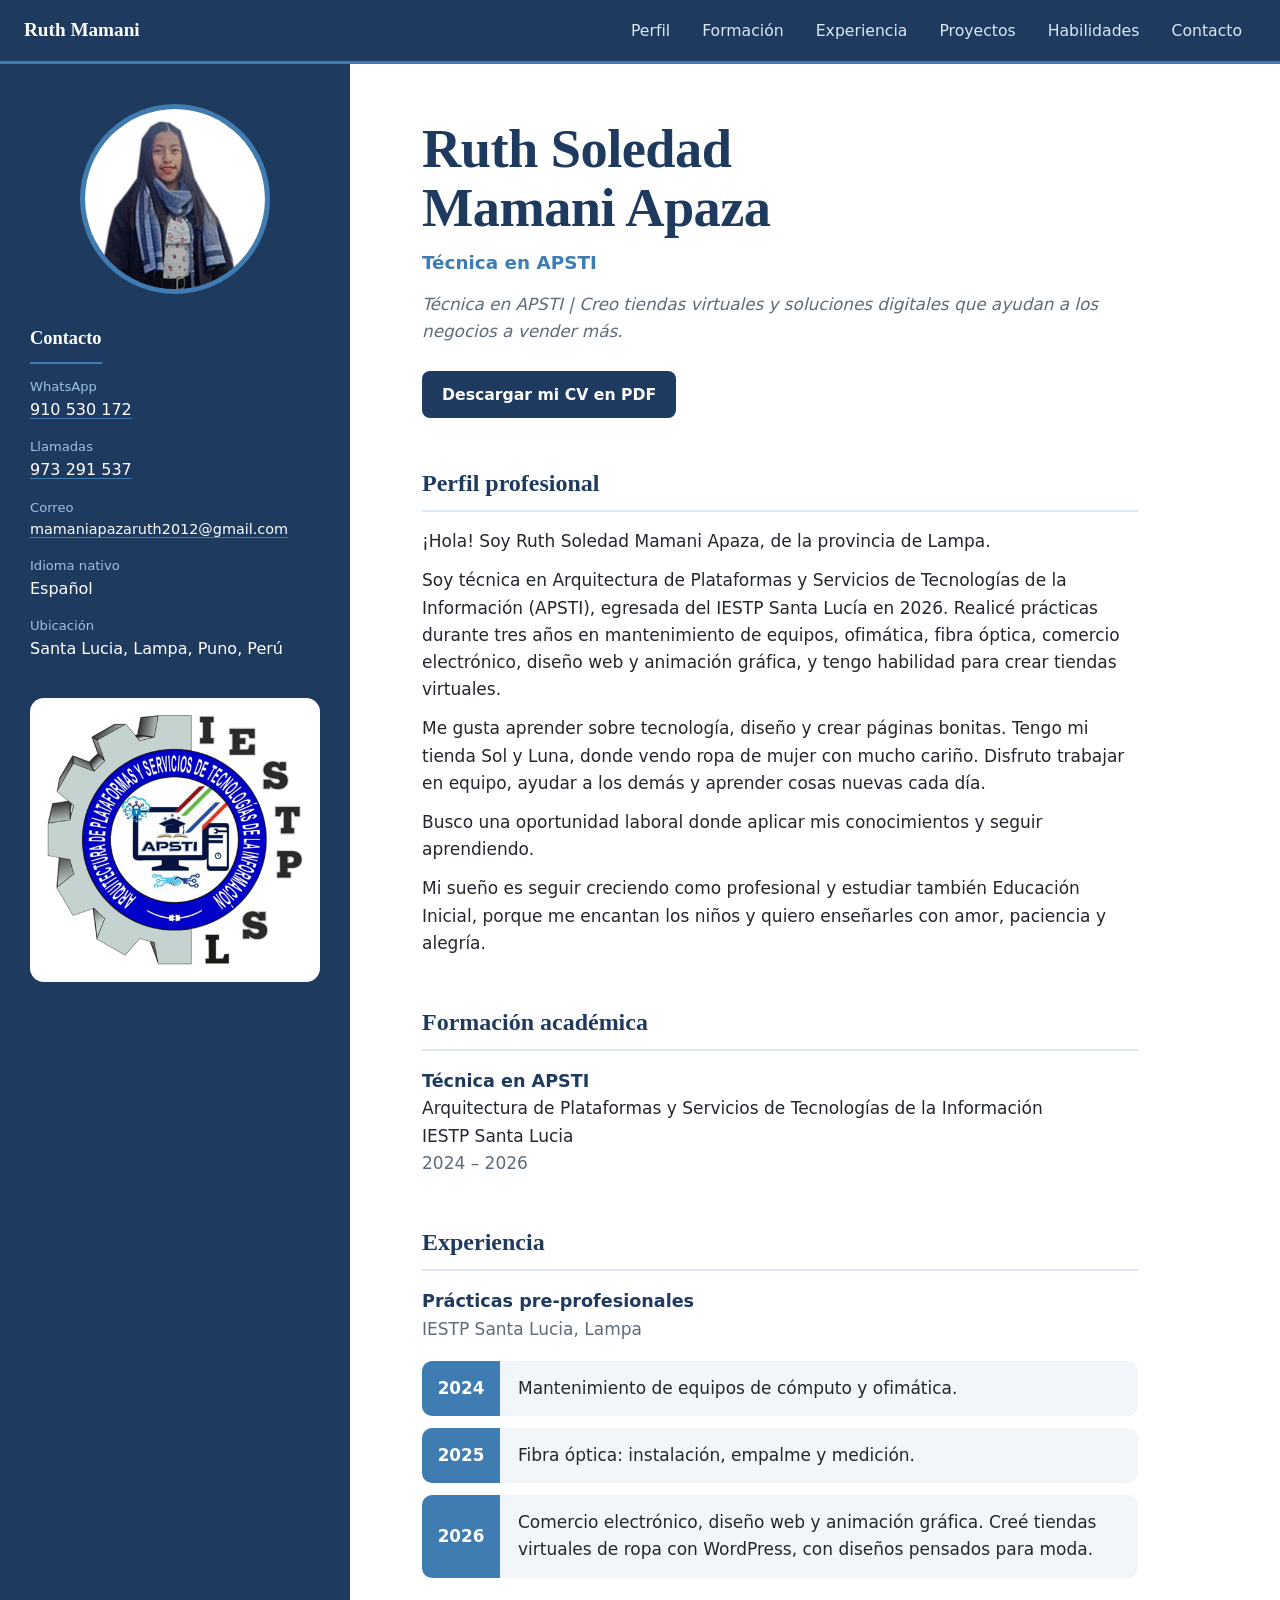
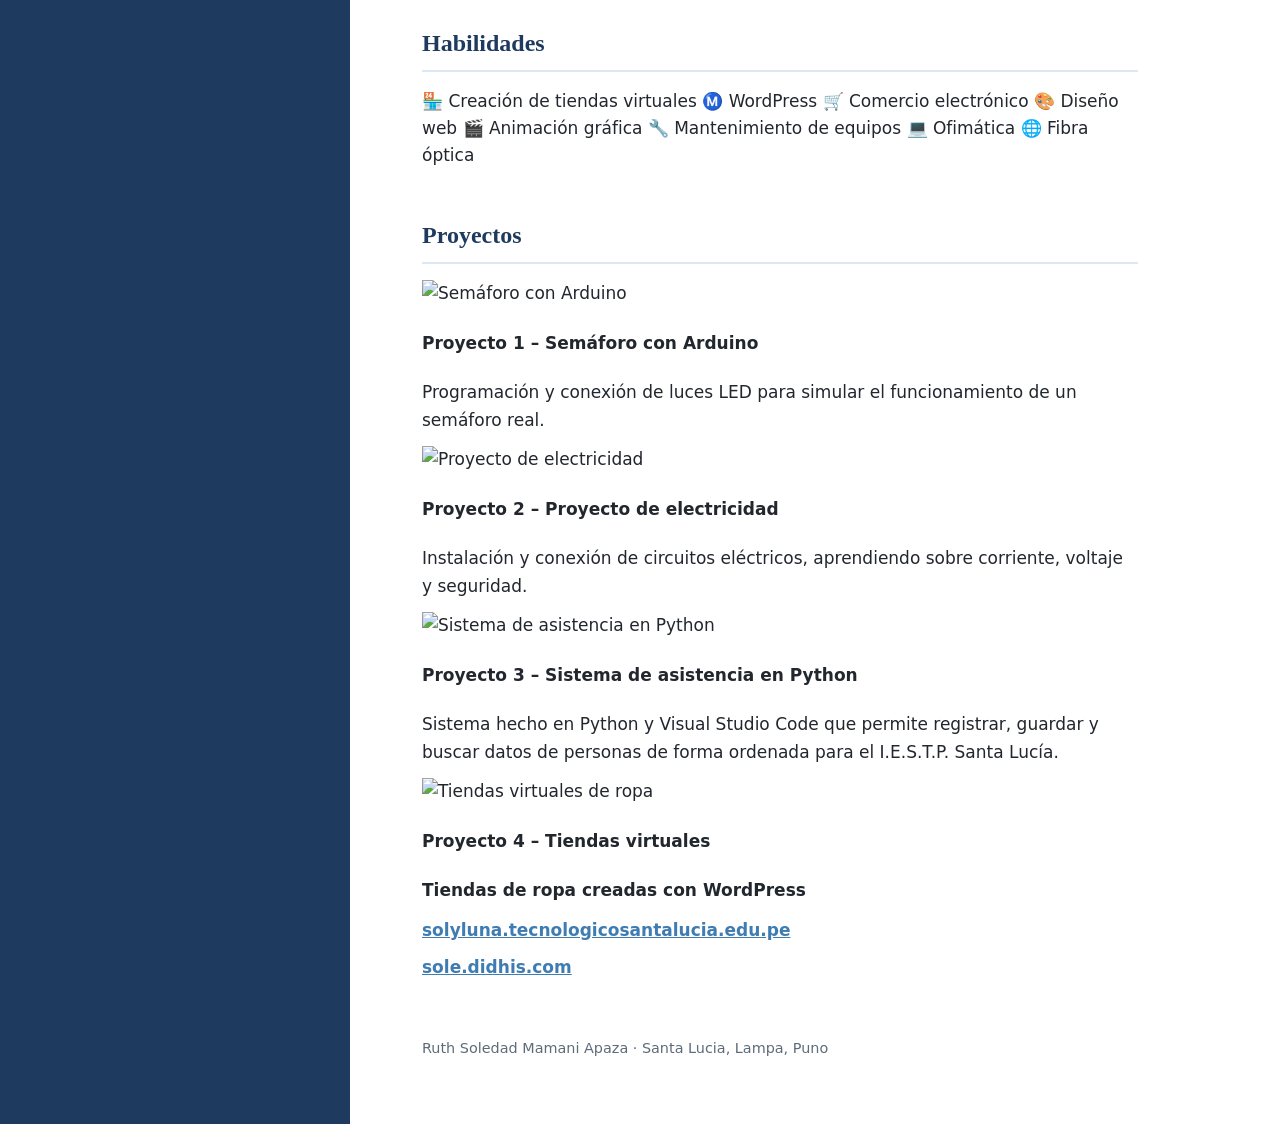
==== commit 6a58261b: "Update index.html" ====
--- a/index.html
+++ b/index.html
@@ -147,18 +147,18 @@
       </ol>
     </section>
     <section>
-   <section id="habilidades">
+  <section id="habilidades">
   <h3>Habilidades</h3>
-  <ul class="skills">
-    <li>Creación de tiendas virtuales</li>
-    <li>WordPress</li>
-    <li>Comercio electrónico</li>
-    <li>Diseño web</li>
-    <li>Animación gráfica</li>
-    <li>Mantenimiento de equipos</li>
-    <li>Ofimática</li>
-    <li>Fibra óptica</li>
-  </ul>
+  <div class="cloud-skills">
+    <span class="skill-cloud">🏪 Creación de tiendas virtuales</span>
+    <span class="skill-cloud">Ⓜ️ WordPress</span>
+    <span class="skill-cloud">🛒 Comercio electrónico</span>
+    <span class="skill-cloud">🎨 Diseño web</span>
+    <span class="skill-cloud">🎬 Animación gráfica</span>
+    <span class="skill-cloud">🔧 Mantenimiento de equipos</span>
+    <span class="skill-cloud">💻 Ofimática</span>
+    <span class="skill-cloud">🌐 Fibra óptica</span>
+  </div>
 </section>
 
 <section id="proyectos">
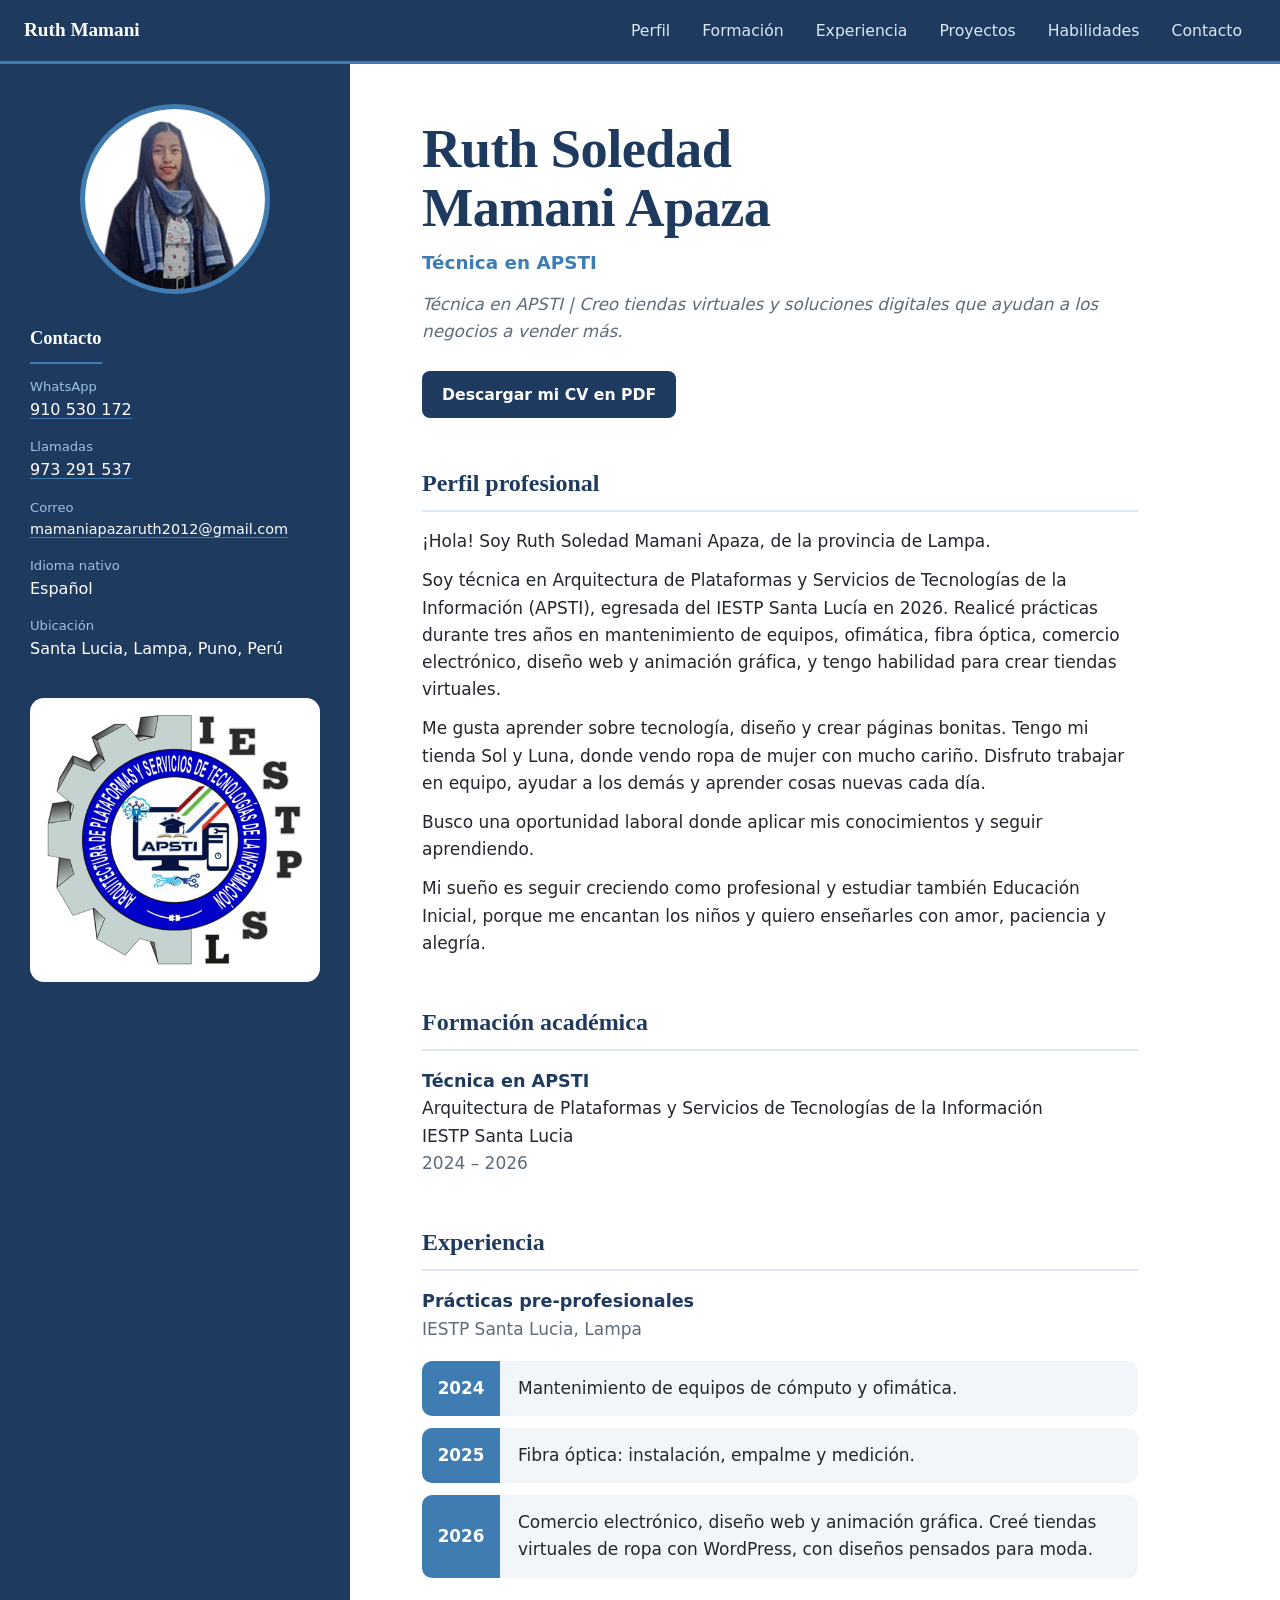
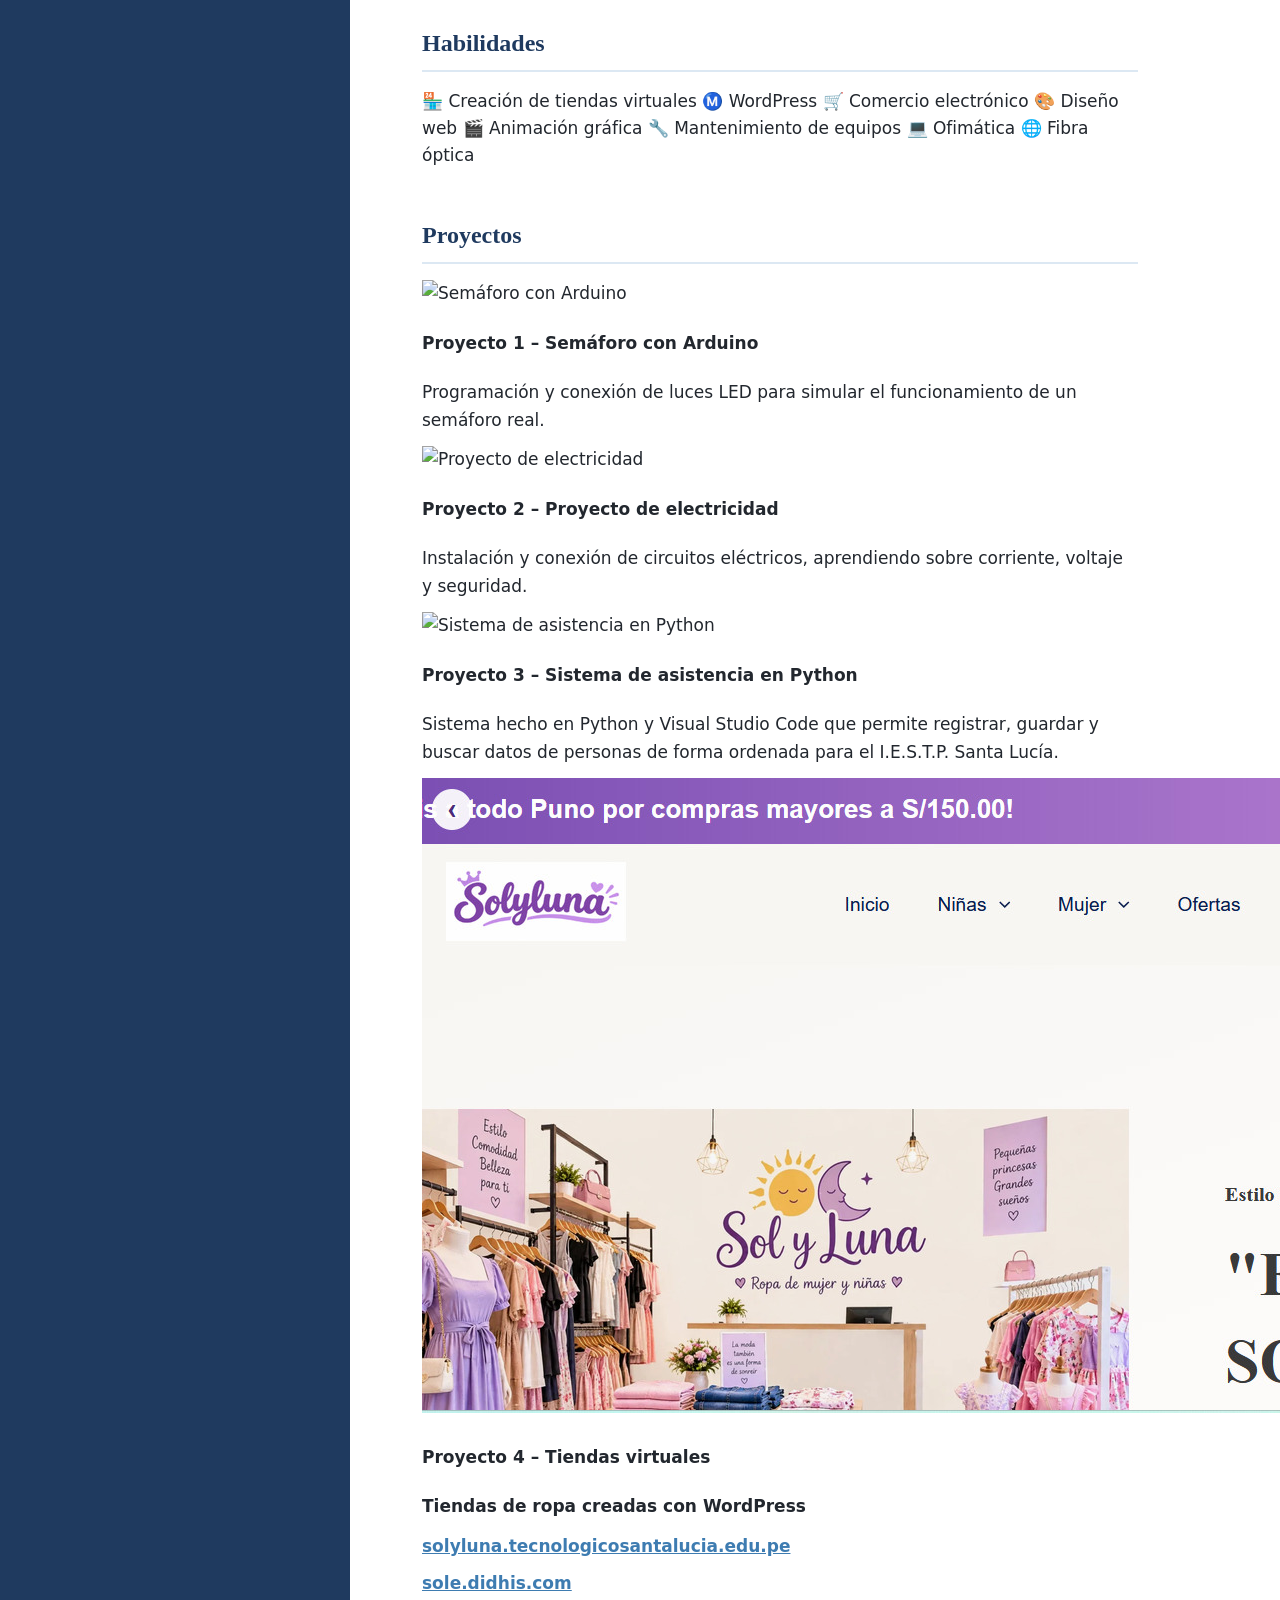
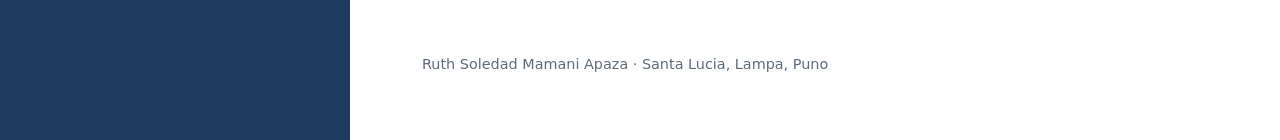
==== commit af85abeb: "Update index.html" ====
--- a/index.html
+++ b/index.html
@@ -177,13 +177,13 @@
   </div>
 
   <div class="proyecto">
-    <img src="proyecto3.jpg" alt="Sistema de asistencia en Python">
+    <img src="sistema de asistencia.jpg" alt="Sistema de asistencia en Python">
     <h4>Proyecto 3 – Sistema de asistencia en Python</h4>
     <p>Sistema hecho en Python y Visual Studio Code que permite registrar, guardar y buscar datos de personas de forma ordenada para el I.E.S.T.P. Santa Lucía.</p>
   </div>
 
   <div class="proyecto">
-    <img src="tiendas.jpg" alt="Tiendas virtuales de ropa">
+    <img src="mi tienda.jpg" alt="Tiendas virtuales de ropa">
     <h4>Proyecto 4 – Tiendas virtuales</h4>
     <p><strong>Tiendas de ropa creadas con WordPress</strong></p>
     <ul class="projects">
